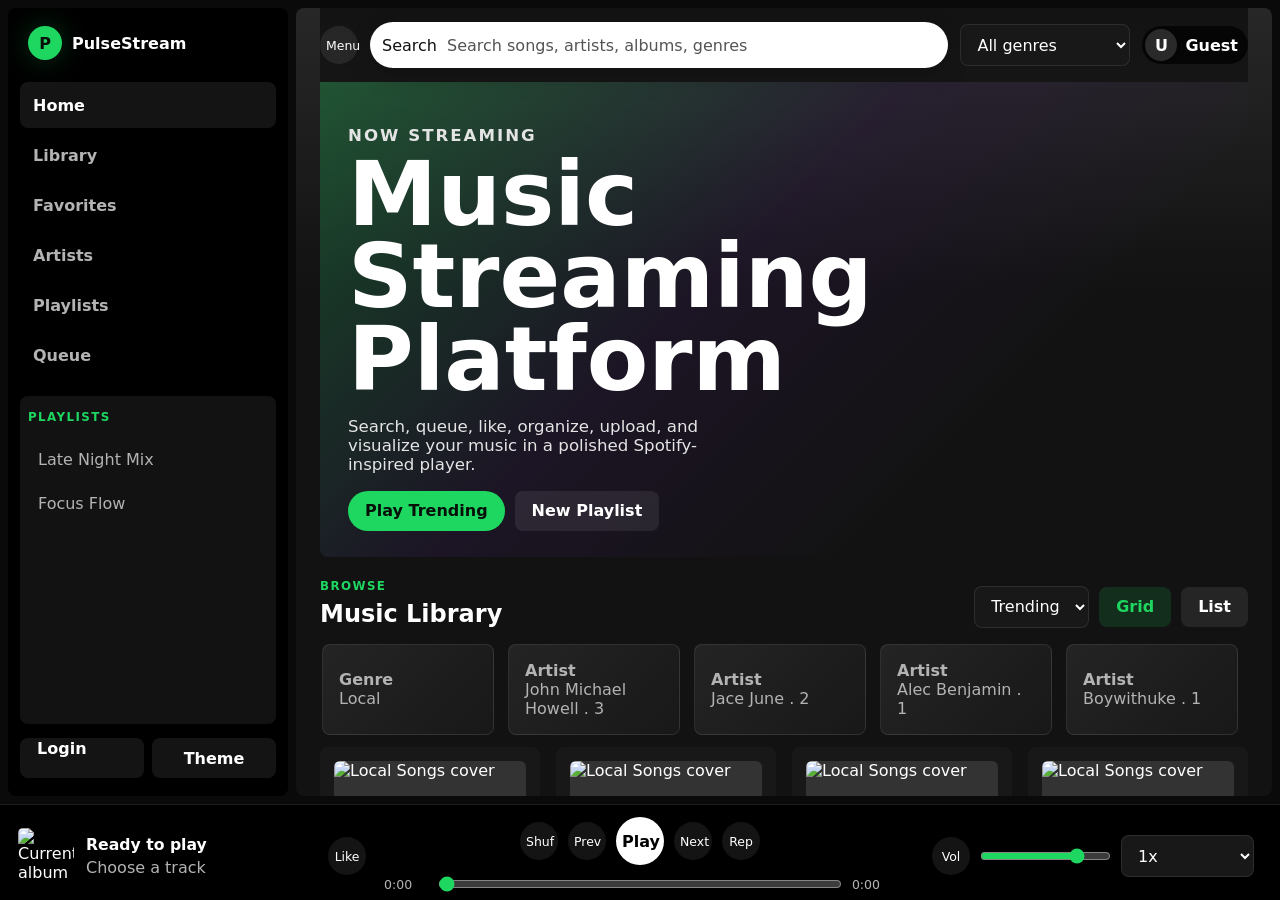
==== index.html @ 4f34bc03 "First commit" ====
<!DOCTYPE html>
<html lang="en">
<head>
  <meta charset="UTF-8" />
  <meta name="viewport" content="width=device-width, initial-scale=1.0" />
  <meta name="theme-color" content="#101214" />
  <title>PulseStream | Music Streaming Platform</title>
  <link rel="manifest" href="manifest.webmanifest" />
  <link rel="stylesheet" href="css/style.css" />
  <link rel="stylesheet" href="css/responsive.css" />
</head>
<body>
  <div class="app-shell" id="app">
    <aside class="sidebar" id="sidebar">
      <a class="brand" href="#home" aria-label="PulseStream home">
        <span class="brand-mark">P</span>
        <span>PulseStream</span>
      </a>
      <nav class="nav-list" aria-label="Main navigation">
        <a class="nav-link active" data-view="home" href="#home">Home</a>
        <a class="nav-link" data-view="library" href="#library">Library</a>
        <a class="nav-link" data-view="favorites" href="#favorites">Favorites</a>
        <a class="nav-link" data-view="artists" href="#artists">Artists</a>
        <a class="nav-link" data-view="playlists" href="#playlists">Playlists</a>
        <a class="nav-link" data-view="queue" href="#queue">Queue</a>
        <a class="nav-link artist-only hidden" href="artist-dashboard.html">Artist Studio</a>
      </nav>
      <div class="sidebar-panel">
        <p class="eyebrow">Playlists</p>
        <div id="sidebarPlaylists" class="compact-list"></div>
      </div>
      <div class="sidebar-actions">
        <a class="ghost-button" href="login.html">Login</a>
        <button class="ghost-button" id="themeToggle" type="button">Theme</button>
      </div>
    </aside>

    <main class="main-content">
      <header class="topbar">
        <button class="icon-button mobile-only" id="menuToggle" aria-label="Open menu">Menu</button>
        <div class="search-wrap">
          <span>Search</span>
          <input id="globalSearch" type="search" placeholder="Search songs, artists, albums, genres" autocomplete="off" />
          <button class="tiny-button" id="clearSearch" type="button">Clear</button>
        </div>
        <select id="genreFilter" aria-label="Filter by genre">
          <option value="all">All genres</option>
        </select>
        <a class="profile-pill" href="signup.html" id="profilePill">
          <span class="avatar">U</span>
          <span>Guest</span>
        </a>
      </header>

      <section class="hero-section view-section" id="home">
        <div class="hero-copy">
          <p class="eyebrow">Now streaming</p>
          <h1>Music Streaming Platform</h1>
          <p>Search, queue, like, organize, upload, and visualize your music in a polished Spotify-inspired player.</p>
          <div class="hero-actions">
            <button class="primary-button" id="playTrending" type="button">Play Trending</button>
            <button class="secondary-button" id="createPlaylistHero" type="button">New Playlist</button>
          </div>
        </div>
        <canvas id="visualizer" width="640" height="220" aria-label="Audio frequency visualizer"></canvas>
      </section>

      <section class="content-band view-section" id="library">
        <div class="section-head">
          <div>
            <p class="eyebrow">Browse</p>
            <h2>Music Library</h2>
          </div>
          <div class="control-row">
            <select id="sortSelect" aria-label="Sort songs">
              <option value="trending">Trending</option>
              <option value="title">Title</option>
              <option value="artist">Artist</option>
              <option value="album">Album</option>
              <option value="genre">Genre</option>
            </select>
            <button class="seg-button active" data-view-mode="grid" type="button">Grid</button>
            <button class="seg-button" data-view-mode="list" type="button">List</button>
          </div>
        </div>
        <div class="category-strip" id="categoryStrip"></div>
        <div class="skeleton-grid" id="loadingSkeleton"></div>
        <div class="song-grid" id="songGrid"></div>
        <div class="empty-state hidden" id="emptyState">
          <h3>No results found</h3>
          <p>Try a different search, clear filters, or upload a track as an artist.</p>
        </div>
      </section>

      <section class="content-band view-section" id="favorites">
        <div class="section-head">
          <div>
            <p class="eyebrow">Saved</p>
            <h2>Favorites</h2>
          </div>
        </div>
        <div class="song-grid" id="favoritesGrid"></div>
      </section>

      <section class="content-band view-section" id="artists">
        <div class="section-head">
          <div>
            <p class="eyebrow">Contributors</p>
            <h2>Artists</h2>
          </div>
        </div>
        <div class="artist-grid" id="artistGrid"></div>
        <div class="artist-profile hidden" id="artistProfile"></div>
      </section>

      <section class="content-band view-section" id="playlists">
        <div class="section-head">
          <div>
            <p class="eyebrow">Your mixes</p>
            <h2>Playlists</h2>
          </div>
          <button class="primary-button" id="newPlaylist" type="button">Create Playlist</button>
        </div>
        <div class="playlist-layout">
          <div class="playlist-list" id="playlistList"></div>
          <div class="playlist-detail" id="playlistDetail"></div>
        </div>
      </section>

      <section class="content-band view-section" id="queue">
        <div class="section-head">
          <div>
            <p class="eyebrow">Up next</p>
            <h2>Queue</h2>
          </div>
          <button class="secondary-button" id="clearQueue" type="button">Clear Queue</button>
        </div>
        <div class="queue-list" id="queueList"></div>
      </section>

      <section class="content-band">
        <div class="section-head">
          <div>
            <p class="eyebrow">Fresh plays</p>
            <h2>Trending Songs</h2>
          </div>
        </div>
        <div class="song-row" id="trendingGrid"></div>
      </section>

      <section class="content-band">
        <div class="section-head">
          <div>
            <p class="eyebrow">History</p>
            <h2>Recently Played</h2>
          </div>
        </div>
        <div class="song-row" id="recentGrid"></div>
      </section>

      <section class="content-band lyrics-panel">
        <div class="section-head">
          <div>
            <p class="eyebrow">Lyrics</p>
            <h2 id="lyricsTitle">Select a song</h2>
          </div>
        </div>
        <p id="lyricsText">Lyrics and notes for the current track will appear here.</p>
      </section>
    </main>

    <footer class="mini-player" id="miniPlayer">
      <div class="now-playing">
        <img id="playerCover" alt="Current album cover" src="https://picsum.photos/seed/pulsestream/120/120" />
        <div>
          <h3 id="playerTitle">Ready to play</h3>
          <p id="playerArtist">Choose a track</p>
        </div>
        <button class="heart-button" id="likeCurrent" aria-label="Like current song">Like</button>
      </div>
      <div class="player-center">
        <div class="transport">
          <button class="icon-button" id="shuffleBtn" title="Shuffle" type="button">Shuf</button>
          <button class="icon-button" id="prevBtn" title="Previous" type="button">Prev</button>
          <button class="play-button" id="playPauseBtn" title="Play or pause" type="button">Play</button>
          <button class="icon-button" id="nextBtn" title="Next" type="button">Next</button>
          <button class="icon-button" id="repeatBtn" title="Repeat" type="button">Rep</button>
        </div>
        <div class="progress-line">
          <span id="currentTime">0:00</span>
          <input id="progressBar" type="range" min="0" max="1000" value="0" aria-label="Seek" />
          <span id="duration">0:00</span>
        </div>
      </div>
      <div class="player-tools">
        <button class="icon-button" id="muteBtn" title="Mute" type="button">Vol</button>
        <input id="volumeSlider" type="range" min="0" max="1" step="0.01" aria-label="Volume" />
        <select id="speedSelect" aria-label="Playback speed">
          <option value="0.75">0.75x</option>
          <option value="1" selected>1x</option>
          <option value="1.25">1.25x</option>
          <option value="1.5">1.5x</option>
        </select>
      </div>
    </footer>
  </div>

  <dialog id="playlistModal" class="modal">
    <form method="dialog">
      <h2 id="playlistModalTitle">Create playlist</h2>
      <input id="playlistNameInput" placeholder="Playlist name" maxlength="42" />
      <div class="modal-actions">
        <button class="secondary-button" value="cancel">Cancel</button>
        <button class="primary-button" id="savePlaylistName" value="default">Save</button>
      </div>
    </form>
  </dialog>

  <div class="context-menu hidden" id="contextMenu"></div>
  <div class="toast-stack" id="toastStack"></div>
  <audio id="audio" crossorigin="anonymous"></audio>
  <script type="module" src="js/app.js"></script>
</body>
</html>
---- css/style.css ----
:root {
  color-scheme: dark;
  --bg: #0a0a0a;
  --bg-soft: #121212;
  --panel: #181818;
  --panel-2: #242424;
  --panel-3: #2a2a2a;
  --line: rgba(255, 255, 255, 0.09);
  --text: #ffffff;
  --muted: #b3b3b3;
  --faint: #777777;
  --green: #1ed760;
  --green-2: #1fdf64;
  --rose: #ff5c8a;
  --shadow: 0 22px 70px rgba(0, 0, 0, 0.48);
  --radius: 8px;
  --player-h: 96px;
  font-family: Inter, ui-sans-serif, system-ui, -apple-system, BlinkMacSystemFont, "Segoe UI", sans-serif;
}

* {
  box-sizing: border-box;
}

html {
  scroll-behavior: smooth;
}

body {
  margin: 0;
  min-height: 100vh;
  background: var(--bg);
  color: var(--text);
  overflow-x: hidden;
}

a {
  color: inherit;
  text-decoration: none;
}

button, input, select {
  font: inherit;
}

button {
  cursor: pointer;
}

img {
  display: block;
  max-width: 100%;
}

::-webkit-scrollbar {
  width: 12px;
  height: 12px;
}

::-webkit-scrollbar-track {
  background: transparent;
}

::-webkit-scrollbar-thumb {
  background: #4b4b4b;
  border: 3px solid transparent;
  background-clip: padding-box;
  border-radius: 999px;
}

::-webkit-scrollbar-thumb:hover {
  background-color: #686868;
}

.app-shell {
  display: grid;
  grid-template-columns: 280px minmax(0, 1fr);
  min-height: 100vh;
  padding: 8px 8px var(--player-h);
  gap: 8px;
}

.sidebar {
  position: sticky;
  top: 8px;
  height: calc(100vh - var(--player-h) - 16px);
  display: grid;
  grid-template-rows: auto auto minmax(0, 1fr) auto;
  gap: 14px;
  padding: 18px 12px;
  background: #000000;
  border-radius: var(--radius);
  z-index: 20;
}

.brand {
  display: inline-flex;
  align-items: center;
  gap: 10px;
  padding: 0 8px 8px;
  font-weight: 850;
  letter-spacing: 0;
}

.brand-mark {
  display: grid;
  place-items: center;
  width: 34px;
  height: 34px;
  border-radius: 50%;
  background: var(--green);
  color: #061009;
  box-shadow: 0 0 28px rgba(30, 215, 96, 0.25);
}

.nav-list {
  display: grid;
  gap: 4px;
}

.nav-link, .ghost-button, .tiny-button, .seg-button, .icon-button, .secondary-button, .primary-button, .heart-button {
  border: 1px solid transparent;
  border-radius: var(--radius);
  transition: transform 160ms ease, background 160ms ease, border-color 160ms ease, color 160ms ease, opacity 160ms ease;
}

.nav-link {
  display: flex;
  gap: 14px;
  align-items: center;
  min-height: 46px;
  padding: 0 12px;
  color: var(--muted);
  font-weight: 750;
}

.nav-icon {
  width: 26px;
  height: 26px;
  display: grid;
  place-items: center;
  border-radius: 6px;
  background: rgba(255, 255, 255, 0.08);
  color: var(--text);
  font-size: 0.75rem;
}

.nav-link:hover, .nav-link.active {
  color: var(--text);
  background: rgba(255, 255, 255, 0.08);
}

.nav-link.active .nav-icon {
  background: var(--green);
  color: #061009;
}

.sidebar-panel {
  min-height: 0;
  margin-top: 4px;
  padding: 14px 8px;
  border-radius: var(--radius);
  background: var(--bg-soft);
  overflow: hidden;
}

.sidebar-panel-head {
  display: flex;
  align-items: center;
  justify-content: space-between;
  gap: 10px;
}

.compact-list {
  display: grid;
  gap: 4px;
  max-height: 100%;
  overflow: auto;
  padding-top: 8px;
}

.compact-item {
  width: 100%;
  min-height: 40px;
  padding: 0 10px;
  border: 0;
  border-radius: 6px;
  background: transparent;
  color: var(--muted);
  text-align: left;
  transition: background 160ms ease, color 160ms ease;
}

.compact-item:hover {
  background: var(--panel-2);
  color: var(--text);
}

.compact-item.active {
  background: rgba(255, 255, 255, 0.12);
  color: var(--text);
}

.sidebar-actions {
  display: grid;
  grid-template-columns: 1fr 1fr;
  gap: 8px;
}

.sidebar-actions:empty {
  display: none;
}

.main-content {
  min-width: 0;
  height: calc(100vh - var(--player-h) - 16px);
  overflow: auto;
  border-radius: var(--radius);
  background: linear-gradient(180deg, rgba(42, 42, 42, 0.88), var(--bg-soft) 280px), var(--bg-soft);
  padding: 0 24px 34px;
}

.topbar {
  position: sticky;
  top: 0;
  z-index: 15;
  display: grid;
  grid-template-columns: auto minmax(240px, 1fr) 170px auto;
  gap: 12px;
  align-items: center;
  min-height: 72px;
  padding: 14px 0;
  background: linear-gradient(180deg, rgba(18, 18, 18, 0.96), rgba(18, 18, 18, 0.76));
  backdrop-filter: blur(18px);
}

.history-buttons {
  display: flex;
  gap: 8px;
}

.mobile-only {
  display: none;
}

.search-wrap {
  position: relative;
  display: grid;
  grid-template-columns: auto 1fr auto;
  align-items: center;
  gap: 10px;
  min-height: 46px;
  padding: 0 12px;
  background: #ffffff;
  color: #101010;
  border-radius: 999px;
  box-shadow: 0 8px 24px rgba(0, 0, 0, 0.18);
}

.search-wrap:focus-within {
  box-shadow: 0 0 0 2px #ffffff, 0 10px 34px rgba(0, 0, 0, 0.34);
}

.search-icon {
  color: #303030;
  font-size: 0.86rem;
  font-weight: 750;
}

input, select {
  min-height: 42px;
  color: var(--text);
  background: var(--panel);
  border: 1px solid var(--line);
  border-radius: var(--radius);
  padding: 0 12px;
  outline: none;
}

.search-wrap input {
  border: 0;
  background: transparent;
  color: #101010;
  padding: 0;
}

.search-wrap input::-moz-placeholder {
  color: #545454;
}

.search-wrap input::placeholder {
  color: #545454;
}

input:focus, select:focus {
  border-color: rgba(30, 215, 96, 0.65);
}

.profile-pill {
  display: inline-flex;
  align-items: center;
  gap: 8px;
  min-height: 38px;
  padding: 3px 10px 3px 3px;
  background: rgba(0, 0, 0, 0.72);
  border: 0;
  border-radius: 999px;
  color: var(--text);
  font-weight: 800;
}

.profile-pill:hover {
  transform: scale(1.02);
  background: #000000;
}

.avatar {
  width: 32px;
  height: 32px;
  display: grid;
  place-items: center;
  border-radius: 50%;
  background: var(--panel-3);
}

.hero-section {
  min-height: 340px;
  display: grid;
  grid-template-columns: minmax(290px, 0.92fr) minmax(320px, 1.08fr);
  align-items: center;
  gap: 26px;
  padding: 44px 28px 26px;
  border-radius: 0 0 var(--radius) var(--radius);
  background: linear-gradient(135deg, rgba(30, 215, 96, 0.28), rgba(74, 32, 122, 0.18) 42%, rgba(18, 18, 18, 0) 72%);
  overflow: hidden;
  animation: fadePage 260ms ease both;
}

.hero-copy h1 {
  margin: 8px 0 14px;
  max-width: 820px;
  font-size: clamp(2.7rem, 7vw, 6.8rem);
  line-height: 0.92;
  letter-spacing: 0;
}

.hero-copy p {
  max-width: 650px;
  color: #e4e4e4;
  font-size: 1.04rem;
}

.hero-actions, .control-row, .modal-actions {
  display: flex;
  gap: 10px;
  align-items: center;
  flex-wrap: wrap;
}

.hero-art {
  min-width: 0;
  border-radius: var(--radius);
  background: linear-gradient(180deg, rgba(255, 255, 255, 0.09), rgba(255, 255, 255, 0.02));
  box-shadow: var(--shadow);
}

#visualizer {
  width: 100%;
  height: 260px;
  border-radius: var(--radius);
}

.page-view {
  display: none;
  animation: fadePage 220ms ease both;
}

.page-view.active-view {
  display: block;
}

.content-band {
  padding: 22px 0;
}

.section-head {
  display: flex;
  justify-content: space-between;
  align-items: end;
  gap: 14px;
  margin-bottom: 14px;
}

.section-head h2, .lyrics-panel h2, .auth-card h1, .studio-shell h1 {
  margin: 0;
}

.subhead {
  margin: 0 0 12px;
}

.eyebrow {
  margin: 0 0 7px;
  color: var(--green);
  font-size: 0.74rem;
  text-transform: uppercase;
  letter-spacing: 0.12em;
  font-weight: 900;
}

.primary-button, .secondary-button, .ghost-button, .tiny-button, .seg-button {
  min-height: 40px;
  padding: 0 16px;
  font-weight: 800;
}

.primary-button {
  background: var(--green);
  color: #061009;
  border-radius: 999px;
}

.primary-button:hover {
  transform: scale(1.04);
  background: var(--green-2);
}

.secondary-button, .ghost-button, .tiny-button, .seg-button {
  background: rgba(255, 255, 255, 0.08);
  color: var(--text);
  border-color: transparent;
}

.secondary-button:hover, .ghost-button:hover, .seg-button:hover, .tiny-button:hover {
  transform: translateY(-1px);
  background: rgba(255, 255, 255, 0.14);
}

.seg-button.active, .icon-button.active {
  color: var(--green);
  background: rgba(30, 215, 96, 0.14);
}

.tiny-button {
  min-height: 32px;
  padding: 0 10px;
  font-size: 0.82rem;
}

.category-strip, .song-row, .artist-row, .album-row {
  display: grid;
  grid-auto-flow: column;
  grid-auto-columns: minmax(172px, 198px);
  gap: 14px;
  overflow-x: auto;
  overscroll-behavior-inline: contain;
  scroll-snap-type: inline mandatory;
  padding: 2px 2px 12px;
}

.artist-row {
  grid-auto-columns: minmax(170px, 190px);
}

.album-row {
  grid-auto-columns: minmax(180px, 210px);
}

.album-browser {
  grid-auto-flow: row;
  grid-template-columns: repeat(auto-fill, minmax(180px, 1fr));
  overflow: visible;
  align-items: start;
}

.category-chip {
  min-height: 86px;
  padding: 16px;
  border-radius: var(--radius);
  background: linear-gradient(135deg, var(--panel-2), var(--panel));
  border: 1px solid var(--line);
  color: var(--muted);
  text-align: left;
}

.category-chip:hover {
  background: var(--panel-3);
  color: var(--text);
  transform: translateY(-2px);
}

.song-grid, .artist-grid, .results-grid {
  display: grid;
  grid-template-columns: repeat(auto-fill, minmax(180px, 1fr));
  gap: 16px;
}

.results-grid {
  grid-template-columns: 1fr 1fr;
  margin-top: 24px;
}

.song-grid.list-mode {
  grid-template-columns: 1fr;
}

.song-card, .artist-card, .album-card {
  position: relative;
  display: grid;
  gap: 12px;
  min-width: 0;
  padding: 14px;
  border: 0;
  border-radius: var(--radius);
  background: #181818;
  color: var(--text);
  text-align: left;
  scroll-snap-align: start;
  transition: transform 180ms ease, background 180ms ease, box-shadow 180ms ease;
  animation: riseIn 260ms ease both;
}

.song-card:hover, .artist-card:hover, .album-card:hover {
  transform: translateY(-4px) scale(1.015);
  background: #282828;
  box-shadow: 0 18px 40px rgba(0, 0, 0, 0.34);
}

.song-card.active-song {
  background: rgba(30, 215, 96, 0.14);
  outline: 1px solid rgba(30, 215, 96, 0.36);
}

.song-grid.list-mode .song-card {
  grid-template-columns: 58px minmax(0, 1fr) auto;
  align-items: center;
  padding: 8px 12px;
  background: transparent;
}

.song-grid.list-mode .song-card:hover {
  background: rgba(255, 255, 255, 0.08);
  transform: none;
  box-shadow: none;
}

.cover-wrap {
  position: relative;
  aspect-ratio: 1;
  overflow: hidden;
  border-radius: 6px;
  background: #333333;
}

.song-grid.list-mode .cover-wrap {
  width: 58px;
  height: 58px;
}

.cover-wrap img, .album-card img {
  width: 100%;
  height: 100%;
  -o-object-fit: cover;
     object-fit: cover;
}

.cover-wrap::after {
  content: "";
  position: absolute;
  inset: 0;
  background: linear-gradient(180deg, transparent 45%, rgba(0, 0, 0, 0.35));
  opacity: 0;
  transition: opacity 180ms ease;
}

.song-card:hover .cover-wrap::after, .album-card:hover .cover-wrap::after {
  opacity: 1;
}

.play-overlay {
  position: absolute;
  right: 8px;
  bottom: 8px;
  z-index: 2;
  width: 48px;
  height: 48px;
  border: 0;
  border-radius: 50%;
  background: var(--green);
  color: #07130c;
  box-shadow: 0 10px 24px rgba(0, 0, 0, 0.45);
  opacity: 0;
  transform: translateY(10px) scale(0.94);
  transition: opacity 180ms ease, transform 180ms ease, background 160ms ease;
}

.song-card:hover .play-overlay, .album-card:hover .play-overlay, .song-card:focus-within .play-overlay {
  opacity: 1;
  transform: translateY(0) scale(1);
}

.play-overlay:hover {
  transform: translateY(0) scale(1.06);
  background: var(--green-2);
}

.artist-card img {
  width: 100%;
  aspect-ratio: 1;
  -o-object-fit: cover;
     object-fit: cover;
  border-radius: 50%;
  box-shadow: 0 12px 24px rgba(0, 0, 0, 0.28);
}

.album-card img {
  aspect-ratio: 1;
  border-radius: 6px;
}

.artist-link {
  padding: 0;
  color: var(--muted);
  background: transparent;
  border: 0;
}

.artist-link:hover {
  color: var(--text);
  text-decoration: underline;
}

.song-meta {
  min-width: 0;
}

.song-meta h3, .now-playing h3, .album-card h3, .artist-card strong {
  margin: 0 0 4px;
  font-size: 0.98rem;
  white-space: nowrap;
  overflow: hidden;
  text-overflow: ellipsis;
}

.song-meta p, .now-playing p, .empty-state p, .lyrics-panel p, .album-card p, .artist-card span, .auth-card p {
  margin: 0;
  color: var(--muted);
}

.card-actions {
  display: flex;
  gap: 7px;
  flex-wrap: wrap;
  align-items: center;
}

.song-row .card-actions, .album-row .card-actions {
  display: none;
}

.icon-button, .heart-button {
  width: 38px;
  height: 38px;
  min-width: 38px;
  display: inline-grid;
  place-items: center;
  border-radius: 50%;
  background: rgba(255, 255, 255, 0.08);
  border: 0;
  color: var(--text);
  font-size: 0.78rem;
}

.icon-button.micro {
  width: 30px;
  height: 30px;
}

.icon-button:hover, .heart-button:hover {
  transform: scale(1.06);
  background: rgba(255, 255, 255, 0.16);
}

.heart-button.liked {
  color: var(--rose);
  animation: pulseHeart 360ms ease;
}

.play-button {
  width: 48px;
  height: 48px;
  border: 0;
  border-radius: 50%;
  background: #ffffff;
  color: #000000;
  font-weight: 900;
  transition: transform 160ms ease, background 160ms ease;
}

.play-button:hover {
  transform: scale(1.06);
}

.mini-player {
  position: fixed;
  left: 0;
  right: 0;
  bottom: 0;
  z-index: 50;
  height: var(--player-h);
  display: grid;
  grid-template-columns: minmax(260px, 0.85fr) minmax(360px, 1.25fr) minmax(260px, 0.85fr);
  gap: 18px;
  align-items: center;
  padding: 12px 18px;
  border-top: 1px solid #1c1c1c;
  background: #000000;
}

.now-playing {
  display: grid;
  grid-template-columns: 56px minmax(0, 1fr) auto;
  align-items: center;
  gap: 12px;
  min-width: 0;
}

.now-playing img {
  width: 56px;
  height: 56px;
  -o-object-fit: cover;
     object-fit: cover;
  border-radius: 5px;
}

.player-center {
  display: grid;
  gap: 8px;
}

.transport {
  display: flex;
  justify-content: center;
  align-items: center;
  gap: 10px;
}

.progress-line {
  display: grid;
  grid-template-columns: 44px 1fr 44px;
  gap: 8px;
  align-items: center;
  color: var(--muted);
  font-size: 0.78rem;
  font-variant-numeric: tabular-nums;
}

input[type=range] {
  accent-color: var(--green);
  padding: 0;
  min-height: 18px;
}

.player-tools {
  display: grid;
  grid-template-columns: auto auto minmax(84px, 1fr) auto;
  gap: 8px;
  align-items: center;
  justify-self: end;
  width: min(100%, 330px);
}

.queue-float-button {
  width: 38px;
  border-radius: 999px;
}

.search-page-layout {
  display: grid;
  grid-template-columns: minmax(260px, 360px) minmax(0, 1fr);
  gap: 24px;
  align-items: start;
}

.top-result {
  min-height: 260px;
  padding: 20px;
  border-radius: var(--radius);
  background: linear-gradient(135deg, #313131, #181818);
}

.top-result-card {
  display: grid;
  gap: 14px;
}

.top-result-card img {
  width: 120px;
  height: 120px;
  border-radius: 6px;
  -o-object-fit: cover;
     object-fit: cover;
  box-shadow: var(--shadow);
}

.top-result-card h3 {
  margin: 0;
  font-size: 2rem;
}

.artist-profile, .album-profile {
  min-height: 100%;
  animation: fadePage 240ms ease both;
}

.detail-hero {
  min-height: 310px;
  display: grid;
  grid-template-columns: 190px minmax(0, 1fr);
  gap: 24px;
  align-items: end;
  padding: 90px 24px 24px;
  margin: 0 -24px 24px;
  background: linear-gradient(180deg, rgba(30, 215, 96, 0.24), rgba(18, 18, 18, 0.76) 72%, var(--bg-soft));
}

.detail-hero.artist {
  grid-template-columns: 180px minmax(0, 1fr);
}

.detail-hero img {
  width: 190px;
  height: 190px;
  -o-object-fit: cover;
     object-fit: cover;
  border-radius: 6px;
  box-shadow: var(--shadow);
}

.detail-hero.artist img {
  border-radius: 50%;
}

.detail-hero h1 {
  margin: 0;
  font-size: clamp(3rem, 8vw, 6.5rem);
  line-height: 0.92;
  letter-spacing: 0;
}

.detail-meta {
  color: #e7e7e7;
  margin-top: 12px;
}

.detail-actions {
  display: flex;
  align-items: center;
  gap: 12px;
  margin: 0 0 26px;
}

.track-table {
  display: grid;
  gap: 4px;
}

.track-row {
  display: grid;
  grid-template-columns: 44px minmax(170px, 1.35fr) minmax(130px, 1fr) minmax(130px, 0.85fr) 70px;
  gap: 12px;
  align-items: center;
  min-height: 58px;
  padding: 6px 12px;
  border-radius: 6px;
  color: var(--muted);
  transition: background 150ms ease, color 150ms ease;
}

.track-row.header {
  min-height: 34px;
  border-bottom: 1px solid var(--line);
  border-radius: 0;
  text-transform: uppercase;
  font-size: 0.72rem;
  letter-spacing: 0.08em;
}

.track-row:hover:not(.header) {
  background: rgba(255, 255, 255, 0.08);
  color: var(--text);
}

.track-row.active {
  color: var(--green);
}

.track-title {
  min-width: 0;
  color: var(--text);
}

.track-title strong, .track-row span {
  overflow: hidden;
  text-overflow: ellipsis;
  white-space: nowrap;
}

.playlist-layout {
  display: grid;
  grid-template-columns: 320px minmax(0, 1fr);
  gap: 18px;
}

.playlist-list, .playlist-detail, .upload-panel, .auth-card {
  background: rgba(255, 255, 255, 0.05);
  border: 1px solid var(--line);
  border-radius: var(--radius);
  padding: 16px;
}

.playlist-item, .queue-item {
  display: grid;
  grid-template-columns: 48px 1fr auto;
  gap: 10px;
  align-items: center;
  width: 100%;
  padding: 10px;
  border: 0;
  border-radius: 6px;
  background: transparent;
  color: var(--text);
  text-align: left;
  margin-bottom: 6px;
}

.playlist-item:hover, .queue-item:hover {
  background: rgba(255, 255, 255, 0.08);
}

.playlist-item.active {
  background: rgba(255, 255, 255, 0.12);
}

.playlist-hero {
  min-height: 250px;
  padding-top: 52px;
  margin-bottom: 18px;
}

.playlist-track-table .track-row {
  grid-template-columns: 44px minmax(170px, 1.35fr) minmax(130px, 1fr) minmax(130px, 0.85fr) 70px 44px;
}

.playlist-track-table .track-row.header {
  grid-template-columns: 44px minmax(170px, 1.35fr) minmax(130px, 1fr) minmax(130px, 0.85fr) 70px 44px;
}

.remove-playlist-song {
  justify-self: end;
}

.playlist-item img, .queue-item img {
  width: 48px;
  height: 48px;
  border-radius: 5px;
  -o-object-fit: cover;
     object-fit: cover;
}

.queue-list {
  display: grid;
  gap: 6px;
}

.dragging {
  opacity: 0.45;
}

.empty-state {
  padding: 30px;
  text-align: center;
  background: rgba(255, 255, 255, 0.04);
  border: 1px dashed var(--line);
  border-radius: var(--radius);
  color: var(--muted);
}

.skeleton-grid {
  display: grid;
  grid-template-columns: repeat(auto-fill, minmax(180px, 1fr));
  gap: 16px;
}

.skeleton {
  height: 250px;
  border-radius: var(--radius);
  background: linear-gradient(90deg, #181818, #242424, #181818);
  background-size: 220% 100%;
  animation: shimmer 1s linear infinite;
}

.hidden {
  display: none !important;
}

.modal {
  width: min(420px, 100vw - 28px);
  border: 1px solid var(--line);
  border-radius: var(--radius);
  background: #282828;
  color: var(--text);
  box-shadow: var(--shadow);
}

.modal::backdrop {
  background: rgba(0, 0, 0, 0.72);
  backdrop-filter: blur(4px);
}

.modal form {
  display: grid;
  gap: 14px;
}

.context-menu {
  position: fixed;
  z-index: 80;
  min-width: 210px;
  padding: 6px;
  border: 1px solid var(--line);
  border-radius: var(--radius);
  background: #282828;
  box-shadow: var(--shadow);
  animation: riseIn 120ms ease both;
}

.context-menu button {
  width: 100%;
  min-height: 38px;
  text-align: left;
  background: transparent;
  color: var(--text);
  border: 0;
  border-radius: 6px;
  padding: 0 10px;
}

.context-menu button:hover {
  background: rgba(255, 255, 255, 0.1);
}

.toast-stack {
  position: fixed;
  right: 16px;
  bottom: calc(var(--player-h) + 16px);
  z-index: 100;
  display: grid;
  gap: 8px;
}

.toast {
  padding: 12px 14px;
  border-radius: var(--radius);
  background: #282828;
  border: 1px solid var(--line);
  box-shadow: var(--shadow);
  animation: toastIn 180ms ease both;
}

.mobile-nav {
  display: none;
}

.auth-body, .studio-shell {
  min-height: 100vh;
  display: grid;
  place-items: center;
  padding: 24px;
  background: var(--bg);
}

.auth-card {
  width: min(440px, 100%);
  display: grid;
  gap: 18px;
  box-shadow: var(--shadow);
}

.auth-card .brand {
  padding: 0;
  margin: 0;
}

.auth-back {
  justify-self: start;
}

.auth-wide {
  width: 100%;
  display: inline-grid;
  place-items: center;
  text-align: center;
}

.auth-form, .upload-panel, .upload-panel form {
  display: grid;
  gap: 12px;
}

label {
  display: grid;
  gap: 6px;
  color: var(--muted);
}

.studio-shell {
  display: block;
  max-width: 1180px;
  margin: 0 auto;
}

.studio-head {
  display: flex;
  justify-content: space-between;
  align-items: center;
  margin-bottom: 20px;
}

.studio-grid {
  display: grid;
  grid-template-columns: minmax(300px, 420px) 1fr;
  gap: 18px;
}

@keyframes riseIn {
  from {
    opacity: 0;
    transform: translateY(8px);
  }
  to {
    opacity: 1;
    transform: translateY(0);
  }
}
@keyframes fadePage {
  from {
    opacity: 0;
    transform: translateY(10px);
  }
  to {
    opacity: 1;
    transform: translateY(0);
  }
}
@keyframes pulseHeart {
  0% {
    transform: scale(1);
  }
  45% {
    transform: scale(1.28);
  }
  100% {
    transform: scale(1);
  }
}
@keyframes shimmer {
  to {
    background-position: -220% 0;
  }
}
@keyframes toastIn {
  from {
    opacity: 0;
    transform: translateY(8px);
  }
  to {
    opacity: 1;
    transform: translateY(0);
  }
}/*# sourceMappingURL=style.css.map */
---- css/responsive.css ----
@media (max-width: 1120px) {
  .app-shell {
    grid-template-columns: 1fr;
    padding-left: 8px;
  }
  .sidebar {
    position: fixed;
    top: 8px;
    left: 8px;
    bottom: calc(var(--player-h) + 8px);
    height: auto;
    width: min(86vw, 310px);
    transform: translateX(calc(-100% - 18px));
    transition: transform 180ms ease;
  }
  .sidebar.open { transform: translateX(0); }
  .mobile-only { display: inline-grid; }
  .topbar { grid-template-columns: auto minmax(0, 1fr) 150px auto; }
  .history-buttons { display: none; }
  .hero-section { grid-template-columns: 1fr; }
  .playlist-layout, .studio-grid, .search-page-layout, .results-grid { grid-template-columns: 1fr; }
  .mini-player {
    grid-template-columns: minmax(220px, 1fr) minmax(300px, 1.25fr);
  }
  .player-tools {
    grid-template-columns: auto auto;
    width: auto;
  }
  .player-tools #deviceBtn,
  .player-tools #muteBtn,
  .player-tools #volumeSlider { display: none; }
  .queue-drawer { right: 14px; left: 14px; width: auto; }
}

@media (max-width: 760px) {
  :root { --player-h: 160px; }
  .app-shell {
    padding: 0 0 calc(var(--player-h) + 62px);
    gap: 0;
  }
  .main-content {
    height: calc(100vh - var(--player-h) - 62px);
    border-radius: 0;
    padding: 0 14px 24px;
  }
  .topbar {
    grid-template-columns: auto 1fr;
    gap: 8px;
    min-height: 66px;
  }
  .topbar select,
  .profile-menu-wrap { display: none; }
  .search-wrap { min-width: 0; }
  .search-icon { display: none; }
  .hero-section {
    min-height: 0;
    padding: 28px 0 18px;
  }
  .hero-copy h1 { font-size: 3rem; }
  #visualizer { height: 150px; }
  .section-head { align-items: start; flex-direction: column; }
  .control-row { width: 100%; }
  .song-grid, .artist-grid { grid-template-columns: repeat(2, minmax(0, 1fr)); gap: 10px; }
  .song-grid.list-mode { grid-template-columns: 1fr; }
  .song-card, .artist-card, .album-card { padding: 10px; }
  .card-actions .tiny-button { display: none; }
  .category-strip, .song-row, .artist-row, .album-row {
    grid-auto-columns: minmax(150px, 168px);
    gap: 10px;
  }
  .detail-hero, .detail-hero.artist {
    grid-template-columns: 1fr;
    gap: 18px;
    align-items: end;
    min-height: 0;
    padding: 80px 14px 22px;
    margin: 0 -14px 20px;
  }
  .detail-hero img, .detail-hero.artist img {
    width: 150px;
    height: 150px;
  }
  .detail-hero h1 { font-size: 3.4rem; }
  .mini-player {
    height: var(--player-h);
    grid-template-columns: 1fr;
    gap: 8px;
    padding: 10px 12px;
  }
  .now-playing { grid-template-columns: 48px 1fr auto; }
  .now-playing img { width: 48px; height: 48px; }
  .transport .icon-button { width: 34px; height: 34px; }
  .play-button { width: 42px; height: 42px; }
  .player-tools { display: none; }
  .toast-stack {
    left: 12px;
    right: 12px;
    bottom: calc(var(--player-h) + 72px);
  }
  .track-row {
    grid-template-columns: 36px minmax(0, 1fr) 54px;
    padding: 8px;
  }
  .playlist-track-table .track-row,
  .playlist-track-table .track-row.header {
    grid-template-columns: 36px minmax(0, 1fr) 42px;
  }
  .track-row.header,
  .track-row .track-album,
  .track-row .track-artist { display: none; }
  .page-head { align-items: start; flex-direction: column; }
  .suggestion-item { grid-template-columns: 44px minmax(0, 1fr); }
  .suggestion-item small { display: none; }
  .mobile-nav {
    position: fixed;
    left: 0;
    right: 0;
    bottom: var(--player-h);
    z-index: 49;
    display: grid;
    grid-template-columns: repeat(4, 1fr);
    min-height: 62px;
    background: #000000;
    border-top: 1px solid #1c1c1c;
  }
  .mobile-nav a {
    display: grid;
    place-items: center;
    color: var(--muted);
    font-size: 0.78rem;
    font-weight: 800;
  }
  .mobile-nav a.active { color: var(--text); }
}

@media (max-width: 440px) {
  .song-grid, .artist-grid { grid-template-columns: 1fr 1fr; }
  .hero-actions .primary-button,
  .hero-actions .secondary-button { flex: 1; }
  .progress-line { grid-template-columns: 38px 1fr 38px; font-size: 0.76rem; }
  .detail-hero h1 { font-size: 2.85rem; }
  .category-strip, .song-row, .artist-row, .album-row { grid-auto-columns: minmax(138px, 154px); }
}
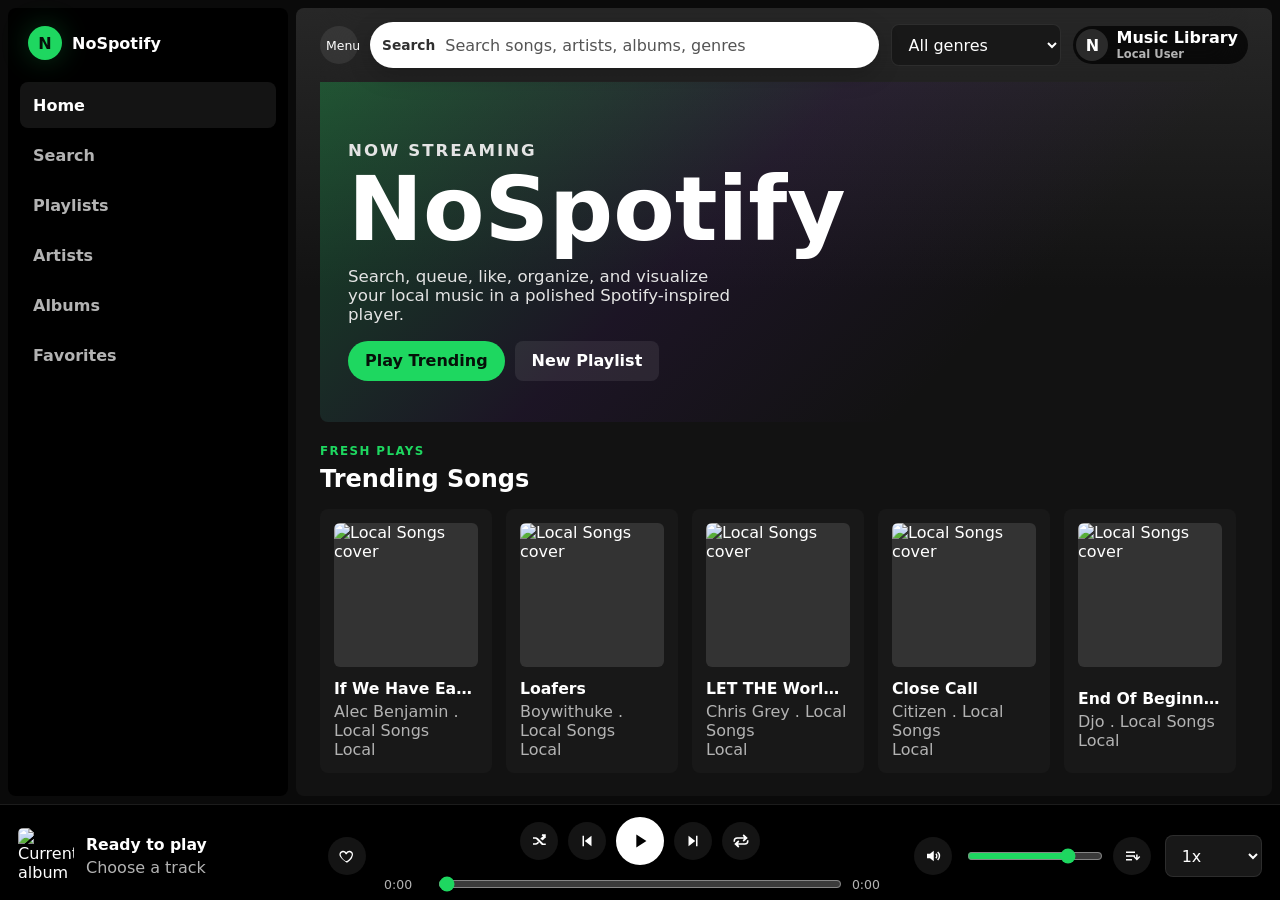
==== commit 92655134: "all done" ====
--- a/index.html
+++ b/index.html
@@ -4,7 +4,7 @@
   <meta charset="UTF-8" />
   <meta name="viewport" content="width=device-width, initial-scale=1.0" />
   <meta name="theme-color" content="#101214" />
-  <title>PulseStream | Music Streaming Platform</title>
+  <title>NoSpotify | Music Streaming Platform</title>
   <link rel="manifest" href="manifest.webmanifest" />
   <link rel="stylesheet" href="css/style.css" />
   <link rel="stylesheet" href="css/responsive.css" />
@@ -12,51 +12,43 @@
 <body>
   <div class="app-shell" id="app">
     <aside class="sidebar" id="sidebar">
-      <a class="brand" href="#home" aria-label="PulseStream home">
-        <span class="brand-mark">P</span>
-        <span>PulseStream</span>
+      <a class="brand" href="#home" aria-label="NoSpotify home">
+        <span class="brand-mark">N</span>
+        <span>NoSpotify</span>
       </a>
       <nav class="nav-list" aria-label="Main navigation">
         <a class="nav-link active" data-view="home" href="#home">Home</a>
-        <a class="nav-link" data-view="library" href="#library">Library</a>
+        <a class="nav-link" data-view="search" href="#search">Search</a>
+        <a class="nav-link" data-view="playlists" href="#playlists">Playlists</a>
+        <a class="nav-link" data-view="artists" href="#artists">Artists</a>
+        <a class="nav-link" data-view="albums" href="#albums">Albums</a>
         <a class="nav-link" data-view="favorites" href="#favorites">Favorites</a>
-        <a class="nav-link" data-view="artists" href="#artists">Artists</a>
-        <a class="nav-link" data-view="playlists" href="#playlists">Playlists</a>
-        <a class="nav-link" data-view="queue" href="#queue">Queue</a>
-        <a class="nav-link artist-only hidden" href="artist-dashboard.html">Artist Studio</a>
       </nav>
-      <div class="sidebar-panel">
-        <p class="eyebrow">Playlists</p>
-        <div id="sidebarPlaylists" class="compact-list"></div>
-      </div>
-      <div class="sidebar-actions">
-        <a class="ghost-button" href="login.html">Login</a>
-        <button class="ghost-button" id="themeToggle" type="button">Theme</button>
-      </div>
     </aside>
 
     <main class="main-content">
       <header class="topbar">
         <button class="icon-button mobile-only" id="menuToggle" aria-label="Open menu">Menu</button>
         <div class="search-wrap">
-          <span>Search</span>
+          <span class="search-icon" aria-hidden="true">Search</span>
           <input id="globalSearch" type="search" placeholder="Search songs, artists, albums, genres" autocomplete="off" />
           <button class="tiny-button" id="clearSearch" type="button">Clear</button>
+          <div class="search-suggestions hidden" id="searchSuggestions" role="listbox" aria-label="Search suggestions"></div>
         </div>
         <select id="genreFilter" aria-label="Filter by genre">
           <option value="all">All genres</option>
         </select>
-        <a class="profile-pill" href="signup.html" id="profilePill">
-          <span class="avatar">U</span>
-          <span>Guest</span>
-        </a>
+        <div class="profile-pill" id="profilePill" aria-label="Local profile">
+          <span class="avatar">N</span>
+          <span class="profile-copy"><strong>Music Library</strong><small>Local User</small></span>
+        </div>
       </header>
 
-      <section class="hero-section view-section" id="home">
+      <section class="hero-section view-section active-view" id="home">
         <div class="hero-copy">
           <p class="eyebrow">Now streaming</p>
-          <h1>Music Streaming Platform</h1>
-          <p>Search, queue, like, organize, upload, and visualize your music in a polished Spotify-inspired player.</p>
+          <h1>NoSpotify</h1>
+          <p>Search, queue, like, organize, and visualize your local music in a polished Spotify-inspired player.</p>
           <div class="hero-actions">
             <button class="primary-button" id="playTrending" type="button">Play Trending</button>
             <button class="secondary-button" id="createPlaylistHero" type="button">New Playlist</button>
@@ -88,7 +80,7 @@
         <div class="song-grid" id="songGrid"></div>
         <div class="empty-state hidden" id="emptyState">
           <h3>No results found</h3>
-          <p>Try a different search, clear filters, or upload a track as an artist.</p>
+          <p>Try a different search, clear filters, or browse by artist and album.</p>
         </div>
       </section>
 
@@ -99,7 +91,7 @@
             <h2>Favorites</h2>
           </div>
         </div>
-        <div class="song-grid" id="favoritesGrid"></div>
+        <div class="track-table" id="favoritesGrid"></div>
       </section>
 
       <section class="content-band view-section" id="artists">
@@ -113,32 +105,74 @@
         <div class="artist-profile hidden" id="artistProfile"></div>
       </section>
 
+      <section class="content-band view-section" id="albums">
+        <div class="section-head">
+          <div>
+            <p class="eyebrow">Collections</p>
+            <h2>Albums</h2>
+          </div>
+        </div>
+        <div class="album-browser" id="albumGrid"></div>
+        <div class="album-profile hidden" id="albumProfile"></div>
+      </section>
+
       <section class="content-band view-section" id="playlists">
         <div class="section-head">
           <div>
-            <p class="eyebrow">Your mixes</p>
+            <p class="eyebrow">Library</p>
             <h2>Playlists</h2>
           </div>
           <button class="primary-button" id="newPlaylist" type="button">Create Playlist</button>
         </div>
         <div class="playlist-layout">
-          <div class="playlist-list" id="playlistList"></div>
+          <div class="playlist-list playlist-library-panel" id="playlistList"></div>
           <div class="playlist-detail" id="playlistDetail"></div>
         </div>
       </section>
 
-      <section class="content-band view-section" id="queue">
-        <div class="section-head">
-          <div>
-            <p class="eyebrow">Up next</p>
-            <h2>Queue</h2>
-          </div>
-          <button class="secondary-button" id="clearQueue" type="button">Clear Queue</button>
-        </div>
-        <div class="queue-list" id="queueList"></div>
-      </section>
-
-      <section class="content-band">
+      <section class="content-band view-section" id="search">
+        <div class="section-head">
+          <div>
+            <p class="eyebrow">Search</p>
+            <h2 id="searchTitle">Search results</h2>
+          </div>
+        </div>
+        <div class="search-page-layout">
+          <section class="search-result-panel top-result-panel">
+            <p class="eyebrow">Top Result</p>
+            <div id="searchTopResult"></div>
+          </section>
+          <section class="search-result-panel search-songs-panel">
+            <div class="section-head compact-head">
+              <div>
+                <p class="eyebrow">Songs</p>
+                <h3>Matching songs</h3>
+              </div>
+            </div>
+            <div class="track-table" id="searchSongs"></div>
+          </section>
+        </div>
+        <section class="search-result-panel search-artists-panel">
+          <div class="section-head compact-head">
+            <div>
+              <p class="eyebrow">Artists</p>
+              <h3>Related artists</h3>
+            </div>
+          </div>
+          <div class="artist-row search-artist-row" id="searchArtists"></div>
+        </section>
+        <section class="search-result-panel search-playlists-panel hidden" id="searchPlaylistsPanel">
+          <div class="section-head compact-head">
+            <div>
+              <p class="eyebrow">Playlists</p>
+              <h3>Matching playlists</h3>
+            </div>
+          </div>
+          <div class="playlist-card-row" id="searchPlaylists"></div>
+        </section>
+      </section>
+
+      <section class="content-band home-only">
         <div class="section-head">
           <div>
             <p class="eyebrow">Fresh plays</p>
@@ -148,7 +182,7 @@
         <div class="song-row" id="trendingGrid"></div>
       </section>
 
-      <section class="content-band">
+      <section class="content-band home-only">
         <div class="section-head">
           <div>
             <p class="eyebrow">History</p>
@@ -158,7 +192,7 @@
         <div class="song-row" id="recentGrid"></div>
       </section>
 
-      <section class="content-band lyrics-panel">
+      <section class="content-band lyrics-panel home-only">
         <div class="section-head">
           <div>
             <p class="eyebrow">Lyrics</p>
@@ -171,20 +205,20 @@
 
     <footer class="mini-player" id="miniPlayer">
       <div class="now-playing">
-        <img id="playerCover" alt="Current album cover" src="https://picsum.photos/seed/pulsestream/120/120" />
+        <img id="playerCover" alt="Current album cover" src="https://picsum.photos/seed/nospotify/120/120" />
         <div>
           <h3 id="playerTitle">Ready to play</h3>
           <p id="playerArtist">Choose a track</p>
         </div>
-        <button class="heart-button" id="likeCurrent" aria-label="Like current song">Like</button>
+          <button class="heart-button" id="likeCurrent" aria-label="Like current song" title="Like current song" type="button"></button>
       </div>
       <div class="player-center">
         <div class="transport">
-          <button class="icon-button" id="shuffleBtn" title="Shuffle" type="button">Shuf</button>
-          <button class="icon-button" id="prevBtn" title="Previous" type="button">Prev</button>
-          <button class="play-button" id="playPauseBtn" title="Play or pause" type="button">Play</button>
-          <button class="icon-button" id="nextBtn" title="Next" type="button">Next</button>
-          <button class="icon-button" id="repeatBtn" title="Repeat" type="button">Rep</button>
+          <button class="icon-button" id="shuffleBtn" title="Shuffle" aria-label="Shuffle" type="button"></button>
+          <button class="icon-button" id="prevBtn" title="Previous track" aria-label="Previous track" type="button"></button>
+          <button class="play-button" id="playPauseBtn" title="Play" aria-label="Play" type="button"></button>
+          <button class="icon-button" id="nextBtn" title="Next track" aria-label="Next track" type="button"></button>
+          <button class="icon-button" id="repeatBtn" title="Repeat" aria-label="Repeat" type="button"></button>
         </div>
         <div class="progress-line">
           <span id="currentTime">0:00</span>
@@ -193,8 +227,9 @@
         </div>
       </div>
       <div class="player-tools">
-        <button class="icon-button" id="muteBtn" title="Mute" type="button">Vol</button>
+        <button class="icon-button" id="muteBtn" title="Mute" aria-label="Mute" type="button"></button>
         <input id="volumeSlider" type="range" min="0" max="1" step="0.01" aria-label="Volume" />
+        <button class="icon-button queue-player-button" id="queueToggle" title="Queue" aria-label="Open queue" type="button"></button>
         <select id="speedSelect" aria-label="Playback speed">
           <option value="0.75">0.75x</option>
           <option value="1" selected>1x</option>
@@ -203,6 +238,32 @@
         </select>
       </div>
     </footer>
+
+    <div class="drawer-backdrop hidden" id="queueBackdrop"></div>
+    <aside class="queue-drawer" id="queueDrawer" aria-label="Queue panel" aria-hidden="true">
+      <div class="queue-drawer-head">
+        <div>
+          <p class="eyebrow">Queue</p>
+          <h2>Next up</h2>
+        </div>
+        <div class="control-row">
+          <button class="secondary-button" id="clearQueueDrawer" type="button">Clear</button>
+          <button class="icon-button" id="closeQueueDrawer" aria-label="Close queue" title="Close queue" type="button"></button>
+        </div>
+      </div>
+      <section class="queue-section">
+        <p class="queue-label">Currently playing</p>
+        <div id="queueCurrent"></div>
+      </section>
+      <section class="queue-section">
+        <p class="queue-label">Up Next</p>
+        <div id="queueNext"></div>
+      </section>
+      <section class="queue-section">
+        <p class="queue-label">Remaining queued songs</p>
+        <div class="queue-list" id="queueRemaining"></div>
+      </section>
+    </aside>
   </div>
 
   <dialog id="playlistModal" class="modal">
@@ -216,6 +277,15 @@
     </form>
   </dialog>
 
+  <dialog id="songDetailsModal" class="modal song-details-modal">
+    <form method="dialog">
+      <div id="songDetailsBody"></div>
+      <div class="modal-actions">
+        <button class="primary-button" value="close">Done</button>
+      </div>
+    </form>
+  </dialog>
+
   <div class="context-menu hidden" id="contextMenu"></div>
   <div class="toast-stack" id="toastStack"></div>
   <audio id="audio" crossorigin="anonymous"></audio>
--- a/css/style.css
+++ b/css/style.css
@@ -85,7 +85,8 @@
   top: 8px;
   height: calc(100vh - var(--player-h) - 16px);
   display: grid;
-  grid-template-rows: auto auto minmax(0, 1fr) auto;
+  grid-template-rows: auto auto;
+  align-content: start;
   gap: 14px;
   padding: 18px 12px;
   background: #000000;
@@ -221,6 +222,7 @@
 }
 
 .topbar {
+  background: transparent;
   position: sticky;
   top: 0;
   z-index: 15;
@@ -230,7 +232,6 @@
   align-items: center;
   min-height: 72px;
   padding: 14px 0;
-  background: linear-gradient(180deg, rgba(18, 18, 18, 0.96), rgba(18, 18, 18, 0.76));
   backdrop-filter: blur(18px);
 }
 
@@ -292,6 +293,65 @@
   color: #545454;
 }
 
+.search-suggestions {
+  position: absolute;
+  top: calc(100% + 8px);
+  left: 0;
+  right: 0;
+  z-index: 45;
+  display: grid;
+  gap: 4px;
+  padding: 8px;
+  border-radius: var(--radius);
+  background: #282828;
+  color: var(--text);
+  border: 1px solid var(--line);
+  box-shadow: var(--shadow);
+}
+
+.suggestion-item {
+  display: grid;
+  grid-template-columns: 44px minmax(0, 1fr) auto;
+  align-items: center;
+  gap: 10px;
+  min-height: 56px;
+  padding: 6px 8px;
+  border: 0;
+  border-radius: 6px;
+  background: transparent;
+  color: var(--text);
+  text-align: left;
+}
+
+.suggestion-item:hover,
+.suggestion-item:focus-visible {
+  background: rgba(255, 255, 255, 0.1);
+}
+
+.suggestion-item img {
+  width: 44px;
+  height: 44px;
+  border-radius: 5px;
+  object-fit: cover;
+}
+
+.suggestion-item span {
+  min-width: 0;
+  display: grid;
+  gap: 2px;
+}
+
+.suggestion-item strong,
+.suggestion-item small {
+  overflow: hidden;
+  text-overflow: ellipsis;
+  white-space: nowrap;
+}
+
+.suggestion-item small {
+  color: var(--muted);
+}
+
 input:focus, select:focus {
   border-color: rgba(30, 215, 96, 0.65);
 }
@@ -309,9 +369,23 @@
   font-weight: 800;
 }
 
-.profile-pill:hover {
-  transform: scale(1.02);
-  background: #000000;
+.profile-copy {
+  display: grid;
+  gap: 1px;
+  line-height: 1.05;
+}
+
+.profile-copy strong,
+.profile-copy small {
+  overflow: hidden;
+  text-overflow: ellipsis;
+  white-space: nowrap;
+}
+
+.profile-copy small {
+  color: var(--muted);
+  font-size: 0.72rem;
+  font-weight: 700;
 }
 
 .avatar {
@@ -336,6 +410,27 @@
   animation: fadePage 260ms ease both;
 }
 
+.view-section {
+  display: none;
+  animation: fadePage 220ms ease both;
+}
+
+.view-section.active-view {
+  display: block;
+}
+
+.hero-section.active-view {
+  display: grid;
+}
+
+.home-only {
+  display: none;
+}
+
+body[data-view=home] .home-only {
+  display: block;
+}
+
 .hero-copy h1 {
   margin: 8px 0 14px;
   max-width: 820px;
@@ -391,7 +486,7 @@
   margin-bottom: 14px;
 }
 
-.section-head h2, .lyrics-panel h2, .auth-card h1, .studio-shell h1 {
+.section-head h2, .lyrics-panel h2 {
   margin: 0;
 }
 
@@ -642,7 +737,7 @@
   text-overflow: ellipsis;
 }
 
-.song-meta p, .now-playing p, .empty-state p, .lyrics-panel p, .album-card p, .artist-card span, .auth-card p {
+.song-meta p, .now-playing p, .empty-state p, .lyrics-panel p, .album-card p, .artist-card span {
   margin: 0;
   color: var(--muted);
 }
@@ -671,9 +766,58 @@
   font-size: 0.78rem;
 }
 
-.icon-button.micro {
+.icon-button svg, .heart-button svg, .play-button svg, .play-overlay svg, .drag-handle svg {
+  width: 18px;
+  height: 18px;
+  fill: currentColor;
+  pointer-events: none;
+}
+
+.play-button {
+  display: inline-grid;
+  place-items: center;
+}
+
+.play-button svg {
+  width: 22px;
+  height: 22px;
+}
+
+.icon-button.micro,
+.heart-button.micro {
   width: 30px;
   height: 30px;
+  min-width: 30px;
+}
+
+.menu-trigger {
+  position: relative;
+  z-index: 3;
+  color: var(--muted);
+  background: rgba(0, 0, 0, 0.58);
+  transition: opacity 150ms ease, transform 150ms ease, background 150ms ease, color 150ms ease;
+}
+
+.menu-trigger:hover,
+.menu-trigger:focus-visible {
+  color: var(--text);
+  background: rgba(255, 255, 255, 0.18);
+}
+
+.song-menu-button {
+  position: absolute;
+  top: 10px;
+  right: 10px;
+}
+
+.song-grid.list-mode .song-card {
+  padding-right: 54px;
+}
+
+.song-grid.list-mode .song-menu-button {
+  top: 50%;
+  right: 12px;
+  transform: translateY(-50%);
 }
 
 .icon-button:hover, .heart-button:hover {
@@ -681,9 +825,37 @@
   background: rgba(255, 255, 255, 0.16);
 }
 
+.song-grid.list-mode .song-menu-button:hover,
+.song-grid.list-mode .song-menu-button:focus-visible {
+  transform: translateY(-50%) scale(1.06);
+}
+
+@media (hover: hover) and (pointer: fine) {
+  .song-card .menu-trigger,
+  .track-row:not(.header) .track-menu-button,
+  .queue-item .queue-menu-button {
+    opacity: 0;
+    pointer-events: none;
+  }
+
+  .song-card:hover .menu-trigger,
+  .song-card:focus-within .menu-trigger,
+  .track-row:not(.header):hover .track-menu-button,
+  .track-row:not(.header):focus-within .track-menu-button,
+  .queue-item:hover .queue-menu-button,
+  .queue-item:focus-within .queue-menu-button {
+    opacity: 1;
+    pointer-events: auto;
+  }
+}
+
 .heart-button.liked {
   color: var(--rose);
   animation: pulseHeart 360ms ease;
+}
+
+.heart-button.liked svg {
+  fill: currentColor;
 }
 
 .play-button {
@@ -763,49 +935,265 @@
 
 .player-tools {
   display: grid;
-  grid-template-columns: auto auto minmax(84px, 1fr) auto;
+  grid-template-columns: auto minmax(92px, 140px) auto auto;
   gap: 8px;
   align-items: center;
   justify-self: end;
-  width: min(100%, 330px);
-}
-
-.queue-float-button {
-  width: 38px;
+  width: min(100%, 360px);
+}
+
+.queue-player-button {
+  position: relative;
+}
+
+.queue-player-button.has-items::after {
+  content: attr(data-count);
+  position: absolute;
+  top: -3px;
+  right: -3px;
+  min-width: 17px;
+  height: 17px;
+  display: grid;
+  place-items: center;
+  padding: 0 4px;
   border-radius: 999px;
+  background: var(--green);
+  color: #061009;
+  font-size: 0.67rem;
+  font-weight: 900;
+  line-height: 1;
+}
+
+.drawer-backdrop {
+  position: fixed;
+  inset: 0 0 var(--player-h);
+  z-index: 58;
+  background: rgba(0, 0, 0, 0.36);
+  backdrop-filter: blur(2px);
+}
+
+.queue-drawer {
+  position: fixed;
+  right: 18px;
+  bottom: calc(var(--player-h) + 14px);
+  z-index: 60;
+  width: min(430px, calc(100vw - 36px));
+  max-height: min(680px, calc(100vh - var(--player-h) - 42px));
+  display: grid;
+  grid-template-rows: auto minmax(0, auto) minmax(0, auto) minmax(0, 1fr);
+  gap: 16px;
+  padding: 18px;
+  border: 1px solid var(--line);
+  border-radius: var(--radius);
+  background: #181818;
+  box-shadow: var(--shadow);
+  opacity: 0;
+  pointer-events: none;
+  transform: translateY(28px) scale(0.98);
+  transition: opacity 180ms ease, transform 180ms ease;
+}
+
+.queue-drawer.open {
+  opacity: 1;
+  pointer-events: auto;
+  transform: translateY(0) scale(1);
+}
+
+.queue-drawer-head {
+  display: flex;
+  align-items: center;
+  justify-content: space-between;
+  gap: 14px;
+}
+
+.queue-drawer-head h2 {
+  margin: 0;
+}
+
+.queue-section {
+  min-width: 0;
+  display: grid;
+  gap: 8px;
+}
+
+.queue-section:last-child {
+  min-height: 0;
+  overflow: auto;
+}
+
+.queue-label {
+  margin: 0;
+  color: var(--muted);
+  font-size: 0.78rem;
+  font-weight: 850;
+  text-transform: uppercase;
+  letter-spacing: 0.08em;
+}
+
+.queue-next-badge {
+  display: inline-flex;
+  width: fit-content;
+  margin-top: 5px;
+  padding: 3px 7px;
+  border-radius: 999px;
+  background: rgba(30, 215, 96, 0.16);
+  color: var(--green);
+  font-size: 0.68rem;
+  font-weight: 900;
+  text-transform: uppercase;
+  letter-spacing: 0.06em;
+}
+
+.queue-item-next {
+  background: rgba(30, 215, 96, 0.11);
+  outline: 1px solid rgba(30, 215, 96, 0.28);
+}
+
+.drag-handle {
+  display: grid;
+  place-items: center;
+  color: var(--faint);
 }
 
 .search-page-layout {
   display: grid;
-  grid-template-columns: minmax(260px, 360px) minmax(0, 1fr);
-  gap: 24px;
+  grid-template-columns: minmax(270px, 380px) minmax(0, 1fr);
+  gap: 18px;
   align-items: start;
-}
-
-.top-result {
-  min-height: 260px;
-  padding: 20px;
-  border-radius: var(--radius);
-  background: linear-gradient(135deg, #313131, #181818);
+  margin-bottom: 18px;
+}
+
+.search-result-panel {
+  min-width: 0;
+  padding: 18px;
+  border-radius: var(--radius);
+  background: rgba(255, 255, 255, 0.045);
+  border: 1px solid var(--line);
+}
+
+.compact-head {
+  align-items: center;
+}
+
+.compact-head h3,
+.search-result-panel h3 {
+  margin: 0;
+}
+
+.search-artists-panel,
+.search-playlists-panel {
+  margin-top: 18px;
+}
+
+.search-artist-row {
+  grid-auto-columns: minmax(168px, 190px);
+}
+
+.playlist-card-row {
+  display: grid;
+  grid-auto-flow: column;
+  grid-auto-columns: minmax(210px, 260px);
+  gap: 12px;
+  overflow-x: auto;
+  padding: 2px 2px 12px;
+}
+
+.playlist-search-card {
+  display: grid;
+  grid-template-columns: 58px minmax(0, 1fr);
+  gap: 12px;
+  align-items: center;
+  min-height: 82px;
+  padding: 12px;
+  border: 0;
+  border-radius: var(--radius);
+  background: #181818;
+  color: var(--text);
+  text-align: left;
+  transition: background 160ms ease, transform 160ms ease;
+}
+
+.playlist-search-card:hover,
+.playlist-search-card:focus-visible {
+  background: #282828;
+  transform: translateY(-2px);
+}
+
+.playlist-search-card img {
+  width: 58px;
+  height: 58px;
+  border-radius: 6px;
+  object-fit: cover;
+}
+
+.playlist-search-card span {
+  min-width: 0;
+  display: grid;
+  gap: 2px;
+}
+
+.playlist-search-card strong,
+.playlist-search-card small {
+  overflow: hidden;
+  text-overflow: ellipsis;
+  white-space: nowrap;
+}
+
+.playlist-search-card small {
+  color: var(--muted);
+}
+
+.top-result-panel {
+  min-height: 274px;
 }
 
 .top-result-card {
-  display: grid;
-  gap: 14px;
+  min-height: 224px;
+  display: grid;
+  grid-template-columns: 124px minmax(0, 1fr);
+  gap: 18px;
+  align-items: end;
 }
 
 .top-result-card img {
-  width: 120px;
-  height: 120px;
+  width: 124px;
+  height: 124px;
   border-radius: 6px;
   -o-object-fit: cover;
      object-fit: cover;
   box-shadow: var(--shadow);
 }
 
+.top-result-card img.round-media {
+  border-radius: 50%;
+}
+
 .top-result-card h3 {
+  margin: 6px 0;
+  font-size: clamp(1.8rem, 4vw, 3rem);
+  line-height: 0.95;
+  overflow-wrap: anywhere;
+}
+
+.top-result-card p {
   margin: 0;
-  font-size: 2rem;
+  color: var(--muted);
+}
+
+.top-result-type {
+  display: inline-flex;
+  color: var(--muted);
+  font-size: 0.76rem;
+  font-weight: 850;
+  text-transform: uppercase;
+  letter-spacing: 0.08em;
+}
+
+.top-result-actions {
+  display: flex;
+  align-items: center;
+  gap: 8px;
+  margin-top: 18px;
 }
 
 .artist-profile, .album-profile {
@@ -826,6 +1214,51 @@
 
 .detail-hero.artist {
   grid-template-columns: 180px minmax(0, 1fr);
+}
+
+.artist-banner {
+  position: relative;
+  overflow: hidden;
+  background:
+    linear-gradient(180deg, rgba(0, 0, 0, 0.1), rgba(18, 18, 18, 0.82) 72%, var(--bg-soft)),
+    var(--artist-banner) center / cover;
+}
+
+.artist-banner::before {
+  content: "";
+  position: absolute;
+  inset: 0;
+  background: rgba(0, 0, 0, 0.38);
+  backdrop-filter: blur(16px);
+}
+
+.artist-banner > * {
+  position: relative;
+  z-index: 1;
+}
+
+.artist-profile-copy {
+  display: grid;
+  justify-items: start;
+  gap: 10px;
+}
+
+.follow-artist-button.following {
+  color: var(--green);
+  border-color: rgba(30, 215, 96, 0.34);
+  background: rgba(30, 215, 96, 0.12);
+}
+
+.artist-song-head {
+  margin-top: 8px;
+}
+
+.artist-song-section {
+  margin-top: 24px;
+}
+
+.artist-song-section + .artist-song-section {
+  margin-top: 34px;
 }
 
 .detail-hero img {
@@ -867,7 +1300,7 @@
 
 .track-row {
   display: grid;
-  grid-template-columns: 44px minmax(170px, 1.35fr) minmax(130px, 1fr) minmax(130px, 0.85fr) 70px;
+  grid-template-columns: 44px minmax(200px, 1fr) minmax(150px, 0.72fr) 82px minmax(88px, auto);
   gap: 12px;
   align-items: center;
   min-height: 58px;
@@ -886,6 +1319,10 @@
   letter-spacing: 0.08em;
 }
 
+.track-row.header .track-time {
+  color: var(--muted);
+}
+
 .track-row:hover:not(.header) {
   background: rgba(255, 255, 255, 0.08);
   color: var(--text);
@@ -896,8 +1333,36 @@
 }
 
 .track-title {
+  display: grid;
+  grid-template-columns: 44px minmax(0, 1fr);
+  align-items: center;
+  gap: 10px;
   min-width: 0;
-  color: var(--text);
+  padding: 0;
+  border: 0;
+  background: transparent;
+  color: var(--text);
+  text-align: left;
+}
+
+.track-title img {
+  width: 44px;
+  height: 44px;
+  border-radius: 4px;
+  object-fit: cover;
+}
+
+.track-title span {
+  min-width: 0;
+  display: grid;
+  gap: 2px;
+}
+
+.track-title small {
+  color: var(--muted);
+  overflow: hidden;
+  text-overflow: ellipsis;
+  white-space: nowrap;
 }
 
 .track-title strong, .track-row span {
@@ -906,22 +1371,58 @@
   white-space: nowrap;
 }
 
+.track-actions {
+  display: flex;
+  justify-content: end;
+  align-items: center;
+  gap: 6px;
+  min-width: 88px;
+}
+
 .playlist-layout {
   display: grid;
-  grid-template-columns: 320px minmax(0, 1fr);
+  grid-template-columns: 300px minmax(0, 1fr);
   gap: 18px;
-}
-
-.playlist-list, .playlist-detail, .upload-panel, .auth-card {
+  align-items: start;
+}
+
+.playlist-list, .playlist-detail {
   background: rgba(255, 255, 255, 0.05);
   border: 1px solid var(--line);
   border-radius: var(--radius);
   padding: 16px;
 }
 
+.playlist-detail {
+  padding: 0;
+  background: transparent;
+  border: 0;
+}
+
+.playlist-library-panel {
+  position: sticky;
+  top: 88px;
+  max-height: calc(100vh - var(--player-h) - 126px);
+  overflow: auto;
+}
+
+.playlist-nav-group {
+  display: grid;
+  gap: 6px;
+  padding-bottom: 16px;
+  margin-bottom: 16px;
+  border-bottom: 1px solid var(--line);
+}
+
+.playlist-nav-group:last-child {
+  padding-bottom: 0;
+  margin-bottom: 0;
+  border-bottom: 0;
+}
+
 .playlist-item, .queue-item {
   display: grid;
-  grid-template-columns: 48px 1fr auto;
+  grid-template-columns: 48px minmax(0, 1fr) auto;
   gap: 10px;
   align-items: center;
   width: 100%;
@@ -934,6 +1435,17 @@
   margin-bottom: 6px;
 }
 
+.playlist-item {
+  grid-template-columns: 48px minmax(0, 1fr);
+}
+
+.queue-actions {
+  display: inline-flex;
+  align-items: center;
+  justify-content: end;
+  gap: 6px;
+}
+
 .playlist-item:hover, .queue-item:hover {
   background: rgba(255, 255, 255, 0.08);
 }
@@ -943,17 +1455,18 @@
 }
 
 .playlist-hero {
-  min-height: 250px;
-  padding-top: 52px;
+  min-height: 280px;
+  padding: 58px 24px 24px;
   margin-bottom: 18px;
+  border-radius: var(--radius);
 }
 
 .playlist-track-table .track-row {
-  grid-template-columns: 44px minmax(170px, 1.35fr) minmax(130px, 1fr) minmax(130px, 0.85fr) 70px 44px;
+  grid-template-columns: 44px minmax(200px, 1fr) minmax(150px, 0.72fr) 82px minmax(112px, auto);
 }
 
 .playlist-track-table .track-row.header {
-  grid-template-columns: 44px minmax(170px, 1.35fr) minmax(130px, 1fr) minmax(130px, 0.85fr) 70px 44px;
+  grid-template-columns: 44px minmax(200px, 1fr) minmax(150px, 0.72fr) 82px minmax(112px, auto);
 }
 
 .remove-playlist-song {
@@ -1023,31 +1536,146 @@
   gap: 14px;
 }
 
+.song-details-head {
+  display: grid;
+  grid-template-columns: 82px minmax(0, 1fr);
+  gap: 14px;
+  align-items: end;
+}
+
+.song-details-head img {
+  width: 82px;
+  height: 82px;
+  border-radius: 6px;
+  object-fit: cover;
+  box-shadow: 0 12px 26px rgba(0, 0, 0, 0.32);
+}
+
+.song-details-head h2 {
+  margin: 0 0 4px;
+}
+
+.song-details-head p:last-child {
+  margin: 0;
+  color: var(--muted);
+}
+
+.song-details-list {
+  display: grid;
+  gap: 8px;
+  margin: 0;
+}
+
+.song-details-list div {
+  display: grid;
+  grid-template-columns: 96px minmax(0, 1fr);
+  gap: 12px;
+  padding: 10px 0;
+  border-top: 1px solid var(--line);
+}
+
+.song-details-list dt {
+  color: var(--muted);
+  font-size: 0.78rem;
+  font-weight: 850;
+}
+
+.song-details-list dd {
+  margin: 0;
+  min-width: 0;
+  overflow: hidden;
+  text-overflow: ellipsis;
+  white-space: nowrap;
+}
+
 .context-menu {
   position: fixed;
   z-index: 80;
-  min-width: 210px;
-  padding: 6px;
+  width: min(280px, calc(100vw - 16px));
+  max-height: min(420px, calc(100vh - var(--player-h) - 24px));
+  overflow: auto;
+  padding: 5px;
   border: 1px solid var(--line);
   border-radius: var(--radius);
   background: #282828;
   box-shadow: var(--shadow);
-  animation: riseIn 120ms ease both;
-}
-
-.context-menu button {
+  transform-origin: top right;
+  animation: menuIn 130ms ease both;
+}
+
+.context-menu.closing {
+  pointer-events: none;
+  animation: menuOut 120ms ease both;
+}
+
+.context-menu-title,
+.context-menu-header,
+.context-menu-empty {
+  min-height: 36px;
+  display: flex;
+  align-items: center;
+  padding: 0 10px;
+  color: var(--muted);
+  font-size: 0.78rem;
+  font-weight: 850;
+}
+
+.context-menu-header {
+  justify-content: space-between;
+  gap: 10px;
+  border-bottom: 1px solid var(--line);
+  margin-bottom: 4px;
+  color: var(--text);
+}
+
+.context-back-button {
+  min-height: 30px;
+  padding: 0 10px;
+  border: 0;
+  border-radius: 6px;
+  background: rgba(255, 255, 255, 0.08);
+  color: var(--text);
+  font-weight: 800;
+}
+
+.context-menu-item {
   width: 100%;
-  min-height: 38px;
+  min-height: 42px;
+  display: grid;
+  grid-template-columns: minmax(0, 1fr);
+  gap: 2px;
+  align-content: center;
   text-align: left;
   background: transparent;
   color: var(--text);
   border: 0;
   border-radius: 6px;
-  padding: 0 10px;
-}
-
-.context-menu button:hover {
+  padding: 7px 10px;
+  line-height: 1.2;
+  transition: background 140ms ease, color 140ms ease;
+}
+
+.context-menu-item span,
+.context-menu-item small {
+  overflow: hidden;
+  text-overflow: ellipsis;
+  white-space: nowrap;
+}
+
+.context-menu-item small {
+  color: var(--muted);
+  font-size: 0.74rem;
+}
+
+.context-menu-item:hover,
+.context-menu-item:focus-visible,
+.context-back-button:hover,
+.context-back-button:focus-visible {
   background: rgba(255, 255, 255, 0.1);
+}
+
+.playlist-choice {
+  min-height: 48px;
 }
 
 .toast-stack {
@@ -1072,65 +1700,10 @@
   display: none;
 }
 
-.auth-body, .studio-shell {
-  min-height: 100vh;
-  display: grid;
-  place-items: center;
-  padding: 24px;
-  background: var(--bg);
-}
-
-.auth-card {
-  width: min(440px, 100%);
-  display: grid;
-  gap: 18px;
-  box-shadow: var(--shadow);
-}
-
-.auth-card .brand {
-  padding: 0;
-  margin: 0;
-}
-
-.auth-back {
-  justify-self: start;
-}
-
-.auth-wide {
-  width: 100%;
-  display: inline-grid;
-  place-items: center;
-  text-align: center;
-}
-
-.auth-form, .upload-panel, .upload-panel form {
-  display: grid;
-  gap: 12px;
-}
-
 label {
   display: grid;
   gap: 6px;
   color: var(--muted);
-}
-
-.studio-shell {
-  display: block;
-  max-width: 1180px;
-  margin: 0 auto;
-}
-
-.studio-head {
-  display: flex;
-  justify-content: space-between;
-  align-items: center;
-  margin-bottom: 20px;
-}
-
-.studio-grid {
-  display: grid;
-  grid-template-columns: minmax(300px, 420px) 1fr;
-  gap: 18px;
 }
 
 @keyframes riseIn {
@@ -1169,6 +1742,26 @@
     background-position: -220% 0;
   }
 }
+@keyframes menuIn {
+  from {
+    opacity: 0;
+    transform: translateY(6px) scale(0.98);
+  }
+  to {
+    opacity: 1;
+    transform: translateY(0) scale(1);
+  }
+}
+@keyframes menuOut {
+  from {
+    opacity: 1;
+    transform: translateY(0) scale(1);
+  }
+  to {
+    opacity: 0;
+    transform: translateY(4px) scale(0.98);
+  }
+}
 @keyframes toastIn {
   from {
     opacity: 0;
--- a/css/responsive.css
+++ b/css/responsive.css
@@ -18,7 +18,7 @@
   .topbar { grid-template-columns: auto minmax(0, 1fr) 150px auto; }
   .history-buttons { display: none; }
   .hero-section { grid-template-columns: 1fr; }
-  .playlist-layout, .studio-grid, .search-page-layout, .results-grid { grid-template-columns: 1fr; }
+  .playlist-layout, .search-page-layout, .results-grid { grid-template-columns: 1fr; }
   .mini-player {
     grid-template-columns: minmax(220px, 1fr) minmax(300px, 1.25fr);
   }
@@ -44,7 +44,7 @@
     padding: 0 14px 24px;
   }
   .topbar {
-    grid-template-columns: auto 1fr;
+    grid-template-columns: auto minmax(0, 1fr) auto;
     gap: 8px;
     min-height: 66px;
   }
@@ -52,6 +52,11 @@
   .profile-menu-wrap { display: none; }
   .search-wrap { min-width: 0; }
   .search-icon { display: none; }
+  .profile-pill {
+    padding-right: 8px;
+    max-width: 124px;
+  }
+  .profile-copy small { display: none; }
   .hero-section {
     min-height: 0;
     padding: 28px 0 18px;
@@ -98,16 +103,28 @@
     bottom: calc(var(--player-h) + 72px);
   }
   .track-row {
-    grid-template-columns: 36px minmax(0, 1fr) 54px;
+    grid-template-columns: 36px minmax(0, 1fr) minmax(72px, auto);
     padding: 8px;
   }
   .playlist-track-table .track-row,
   .playlist-track-table .track-row.header {
-    grid-template-columns: 36px minmax(0, 1fr) 42px;
+    grid-template-columns: 36px minmax(0, 1fr) minmax(72px, auto);
   }
   .track-row.header,
   .track-row .track-album,
-  .track-row .track-artist { display: none; }
+  .track-row .track-time { display: none; }
+  .top-result-panel { min-height: 0; }
+  .top-result-card {
+    grid-template-columns: 88px minmax(0, 1fr);
+    min-height: 0;
+    align-items: center;
+  }
+  .top-result-card img {
+    width: 88px;
+    height: 88px;
+  }
+  .top-result-card h3 { font-size: 1.55rem; }
+  .top-result-actions { margin-top: 12px; }
   .page-head { align-items: start; flex-direction: column; }
   .suggestion-item { grid-template-columns: 44px minmax(0, 1fr); }
   .suggestion-item small { display: none; }
